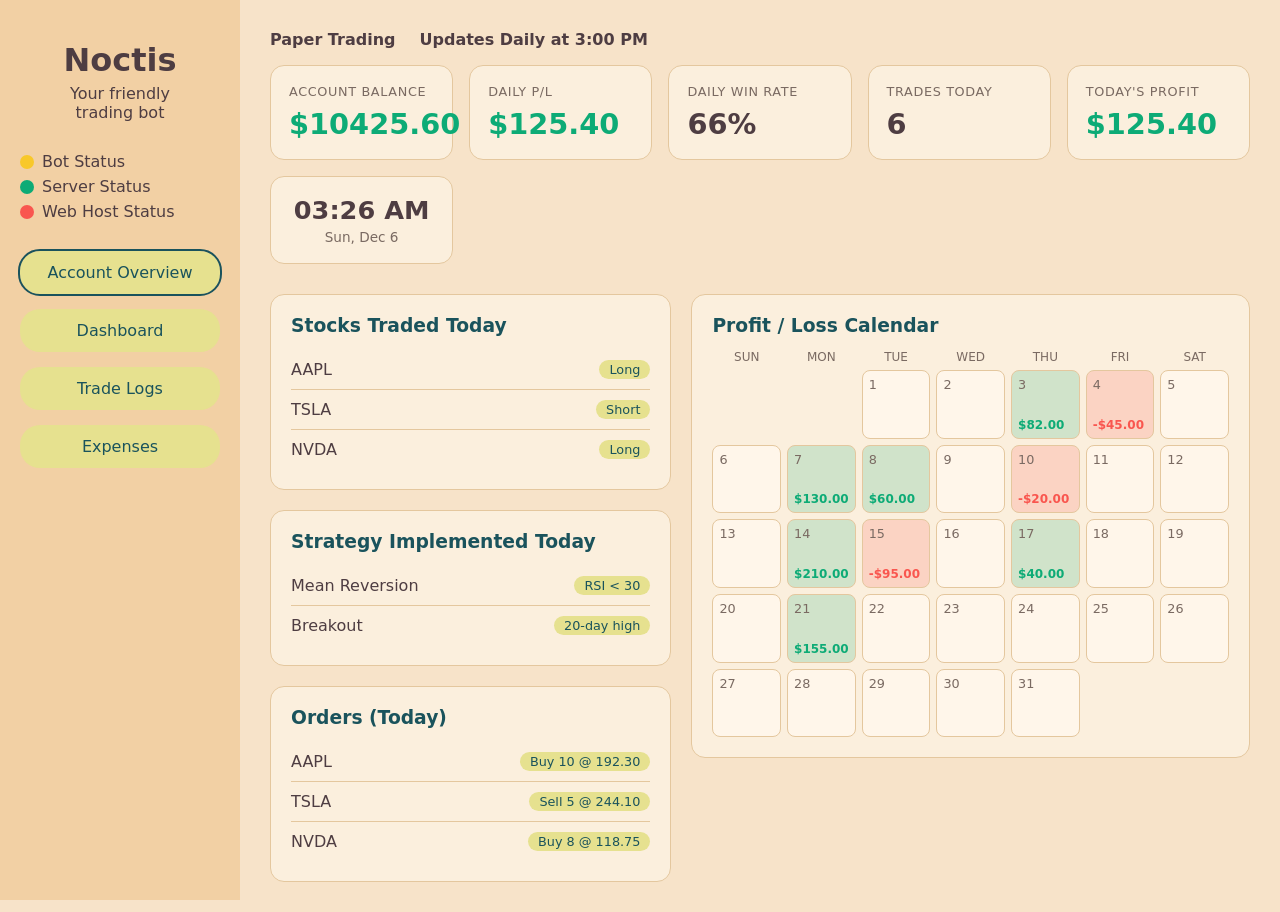
==== website/frontend/index.html @ b4e7913c "Added frontend and created placeholder data using Claude" ====
<!DOCTYPE html>
<html lang="en">
<head>
    <meta charset="UTF-8">
    <meta name="viewport" content="width=device-width, initial-scale=1.0">
    <title>Account Overview · Noctis</title>
    <link rel="stylesheet" href="css/base.css">
    <link rel="stylesheet" href="css/index.css">
</head>
<body>
    <!-- Sidebar: copy this block into each page, set the .active class -->
    <div class="sidenav">
        <h1 class="logo">Noctis</h1>
        <p class="tagline">Your friendly<br>trading bot</p>

        <div class="status-list">
            <p class="status"><span class="dot idle"></span>Bot Status</p>
            <p class="status"><span class="dot good"></span>Server Status</p>
            <p class="status"><span class="dot bad"></span>Web Host Status</p>
        </div>

        <nav class="nav-buttons">
            <a href="index.html" class="nav-button active">Account Overview</a>
            <a href="dashboard.html" class="nav-button">Dashboard</a>
            <a href="tradelogs.html" class="nav-button">Trade Logs</a>
            <a href="expenses.html" class="nav-button">Expenses</a>
        </nav>
    </div>

    <main class="main">

        <div class="status-strip">
            <span>Paper Trading</span>
            <span>Updates Daily at 3:00 PM</span>
        </div>

        <div class="kpi-row">
            <div class="kpi-card">
                <p class="kpi-label">Account Balance</p>
                <p class="kpi-value" data-kpi="accountBalance">$0.00</p>
            </div>
            <div class="kpi-card">
                <p class="kpi-label">Daily P/L</p>
                <p class="kpi-value" data-kpi="dailyPL">$0.00</p>
            </div>
            <div class="kpi-card">
                <p class="kpi-label">Daily Win Rate</p>
                <p class="kpi-value" data-kpi="winRate">0%</p>
            </div>
            <div class="kpi-card">
                <p class="kpi-label">Trades Today</p>
                <p class="kpi-value" data-kpi="tradesToday">0</p>
            </div>
            <div class="kpi-card">
                <p class="kpi-label">Today's Profit</p>
                <p class="kpi-value" data-kpi="todaysProfit">$0.00</p>
            </div>
            <div class="kpi-card clock-card">
                <p class="clock-time" id="clock-time">--:--</p>
                <p class="clock-date" id="clock-date">--</p>
            </div>
        </div>

        <div class="section-grid">
            <div class="left-column">
                <div class="panel">
                    <h3>Stocks Traded Today</h3>
                    <ul class="data-list" id="stocks-list">
                        <li><span>—</span><span class="tag">no data</span></li>
                    </ul>
                </div>

                <div class="panel">
                    <h3>Strategy Implemented Today</h3>
                    <ul class="data-list" id="strategy-list">
                        <li><span>—</span><span class="tag">no data</span></li>
                    </ul>
                </div>

                <div class="panel">
                    <h3>Orders (Today)</h3>
                    <ul class="data-list" id="orders-list">
                        <li><span>—</span><span class="tag">no data</span></li>
                    </ul>
                </div>
            </div>

            <div class="panel">
                <h3>Profit / Loss Calendar</h3>
                <div class="calendar-weekdays">
                    <span class="weekday">Sun</span>
                    <span class="weekday">Mon</span>
                    <span class="weekday">Tue</span>
                    <span class="weekday">Wed</span>
                    <span class="weekday">Thu</span>
                    <span class="weekday">Fri</span>
                    <span class="weekday">Sat</span>
                </div>
                <div class="calendar-grid" id="calendar-grid"></div>
            </div>
        </div>
    </main>

    <script src="js/index.js"></script>
</body>
</html>
---- website/frontend/css/base.css ----
:root {
    --bg-color: hsla(34, 75%, 80%, 0.60);
    --side-bar-color: #F2D0A4;
    --title-color: #4E3D42;
    --nav-title-color: #1A535C;
    --nav-button-color: #E6E18F;
    --bot-status-good: #0DAB76;
    --bot-status-idle: #f8c82a;
    --bot-status-bad: #F9564F;

    /* Layout */
    --sidenav-width: 240px;

    /* Surfaces */
    --card-bg: #FBEFDD;
    --card-border: #E4C79E;
    --text-muted: #7A6A62;

    /* P/L colors */
    --pl-positive: #0DAB76;
    --pl-negative: #F9564F;
}

* {
    box-sizing: border-box;
}

body {
    margin: 0;
    font-family: system-ui, -apple-system, "Segoe UI", sans-serif;
    background-color: var(--bg-color);
    color: var(--title-color);
}

.sidenav {
    height: 100%;
    width: var(--sidenav-width);
    position: fixed;
    top: 0;
    left: 0;
    z-index: 1;
    overflow-x: hidden;
    padding: 20px;
    background-color: var(--side-bar-color);
}

.logo {
    text-align: center;
    color: var(--title-color);
    margin-bottom: 5px;
}

.tagline {
    text-align: center;
    color: var(--title-color);
    margin-top: 0;
    margin-bottom: 30px;
}

.status {
    display: flex;
    align-items: center;
    gap: 8px;
    color: var(--title-color);
    margin: 6px 0;
}

.dot {
    width: 14px;
    height: 14px;
    border-radius: 50%;
    display: inline-block;
}

.dot.good { background-color: var(--bot-status-good); }
.dot.idle { background-color: var(--bot-status-idle); }
.dot.bad  { background-color: var(--bot-status-bad); }

.nav-buttons {
    margin-top: 30px;
    display: flex;
    flex-direction: column;
    gap: 15px;
}

.nav-button {
    display: block;
    background-color: var(--nav-button-color);
    color: var(--nav-title-color);
    text-decoration: none;
    text-align: center;
    padding: 12px;
    border-radius: 20px;
}

.nav-button.active {
    outline: 2px solid var(--nav-title-color);
}


.main {
    margin-left: var(--sidenav-width);
    padding: 30px;
}


.panel {
    background: var(--card-bg);
    border: 1px solid var(--card-border);
    border-radius: 14px;
    padding: 20px;
}

.panel h3 {
    margin: 0 0 14px;
    color: var(--nav-title-color);
}

.data-list {
    list-style: none;
    margin: 0;
    padding: 0;
}

.data-list li {
    display: flex;
    justify-content: space-between;
    padding: 10px 0;
    border-bottom: 1px solid var(--card-border);
}

.data-list li:last-child {
    border-bottom: none;
}

.tag {
    background: var(--nav-button-color);
    color: var(--nav-title-color);
    padding: 2px 10px;
    border-radius: 12px;
    font-size: 0.8rem;
}
---- website/frontend/css/index.css ----
.status-strip {
    display: flex;
    gap: 24px;
    align-items: center;
    margin-bottom: 16px;
    color: var(--title-color);
    font-weight: 600;
}


.kpi-row {
    display: grid;
    grid-template-columns: repeat(auto-fit, minmax(180px, 1fr));
    gap: 16px;
    margin-bottom: 30px;
}

.kpi-card {
    background: var(--card-bg);
    border: 1px solid var(--card-border);
    border-radius: 14px;
    padding: 18px;
}

.kpi-label {
    font-size: 0.8rem;
    text-transform: uppercase;
    letter-spacing: 0.05em;
    color: var(--text-muted);
    margin: 0 0 8px;
}

.kpi-value {
    font-size: 1.8rem;
    font-weight: 700;
    margin: 0;
}

.kpi-value.positive { color: var(--pl-positive); }
.kpi-value.negative { color: var(--pl-negative); }


.clock-card {
    display: flex;
    flex-direction: column;
    justify-content: center;
    align-items: center;
    text-align: center;
}

.clock-time {
    font-size: 1.6rem;
    font-weight: 700;
    margin: 0;
}

.clock-date {
    font-size: 0.85rem;
    color: var(--text-muted);
    margin: 4px 0 0;
}


.section-grid {
    display: grid;
    grid-template-columns: 1fr 1.1fr;
    gap: 20px;
    align-items: start;
}

.left-column {
    display: flex;
    flex-direction: column;
    gap: 20px;
}


.calendar-weekdays,
.calendar-grid {
    display: grid;
    grid-template-columns: repeat(7, 1fr);
    gap: 6px;
}

.calendar-weekdays {
    margin-bottom: 6px;
}

.weekday {
    text-align: center;
    font-size: 0.75rem;
    color: var(--text-muted);
    text-transform: uppercase;
}

.day {
    aspect-ratio: 1;
    border-radius: 8px;
    padding: 6px;
    background: #fff6ea;
    border: 1px solid var(--card-border);
    display: flex;
    flex-direction: column;
    justify-content: space-between;
    font-size: 0.8rem;
}

.day.empty {
    background: transparent;
    border: none;
}

.day .date {
    color: var(--text-muted);
}

.day .pl {
    font-weight: 700;
    font-size: 0.75rem;
}

.day.positive { background: rgba(13, 171, 118, 0.18); }
.day.negative { background: rgba(249, 86, 79, 0.18); }
.day.positive .pl { color: var(--pl-positive); }
.day.negative .pl { color: var(--pl-negative); }

@media (max-width: 800px) {
    .section-grid {
        grid-template-columns: 1fr;
    }
}
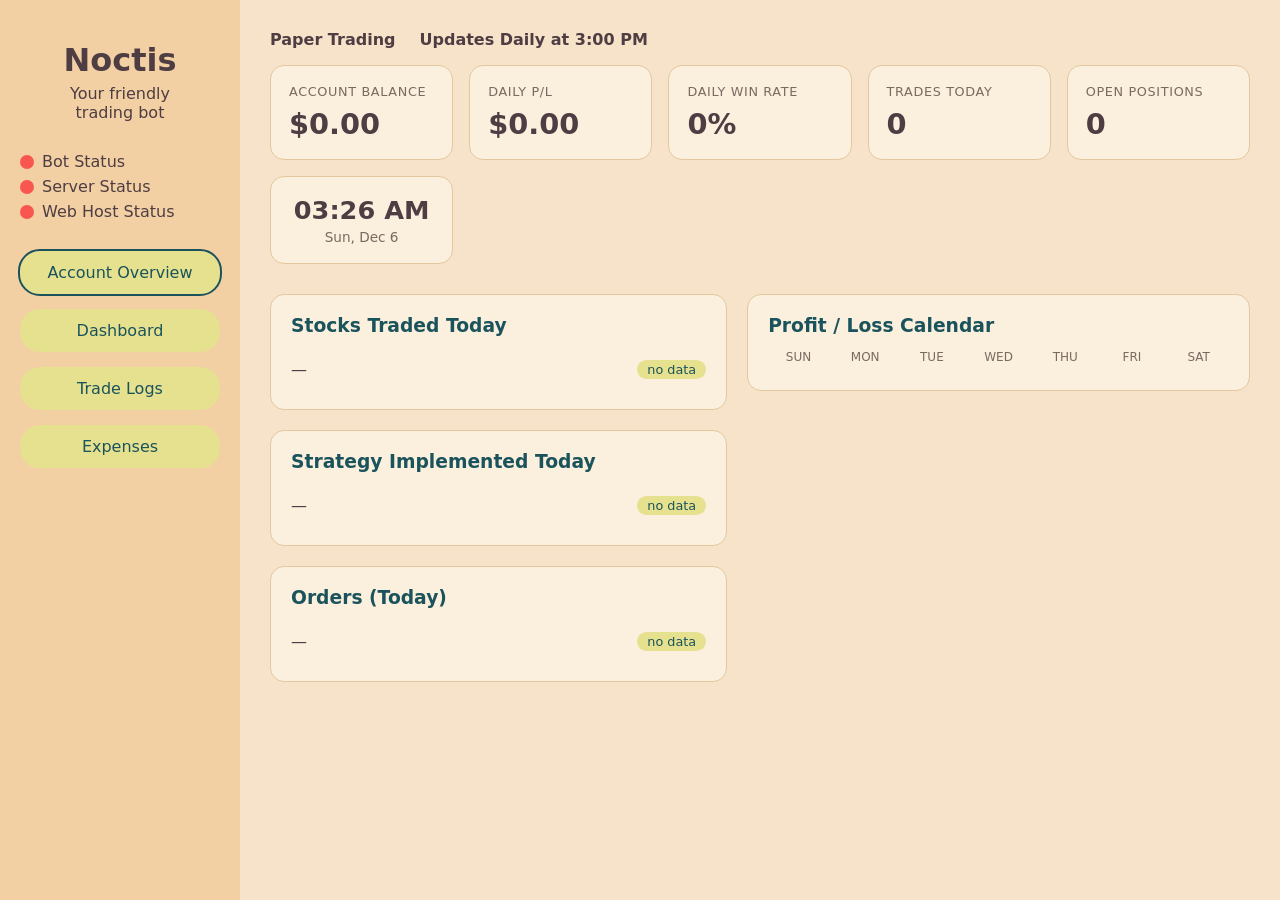
==== commit e34e827f: "Completed Frontend and Backend Logic" ====
--- a/website/frontend/index.html
+++ b/website/frontend/index.html
@@ -8,15 +8,14 @@
     <link rel="stylesheet" href="css/index.css">
 </head>
 <body>
-    <!-- Sidebar: copy this block into each page, set the .active class -->
     <div class="sidenav">
         <h1 class="logo">Noctis</h1>
         <p class="tagline">Your friendly<br>trading bot</p>
 
         <div class="status-list">
-            <p class="status"><span class="dot idle"></span>Bot Status</p>
-            <p class="status"><span class="dot good"></span>Server Status</p>
-            <p class="status"><span class="dot bad"></span>Web Host Status</p>
+            <p class="status"><span class="dot idle" data-status="bot"></span>Bot Status</p>
+            <p class="status"><span class="dot idle" data-status="server"></span>Server Status</p>
+            <p class="status"><span class="dot idle" data-status="webHost"></span>Web Host Status</p>
         </div>
 
         <nav class="nav-buttons">
@@ -52,8 +51,8 @@
                 <p class="kpi-value" data-kpi="tradesToday">0</p>
             </div>
             <div class="kpi-card">
-                <p class="kpi-label">Today's Profit</p>
-                <p class="kpi-value" data-kpi="todaysProfit">$0.00</p>
+                <p class="kpi-label">Open Positions</p>
+                <p class="kpi-value" data-kpi="openPositions">0</p>
             </div>
             <div class="kpi-card clock-card">
                 <p class="clock-time" id="clock-time">--:--</p>
@@ -101,6 +100,7 @@
         </div>
     </main>
 
+    <script src="js/status.js"></script>
     <script src="js/index.js"></script>
 </body>
 </html>
